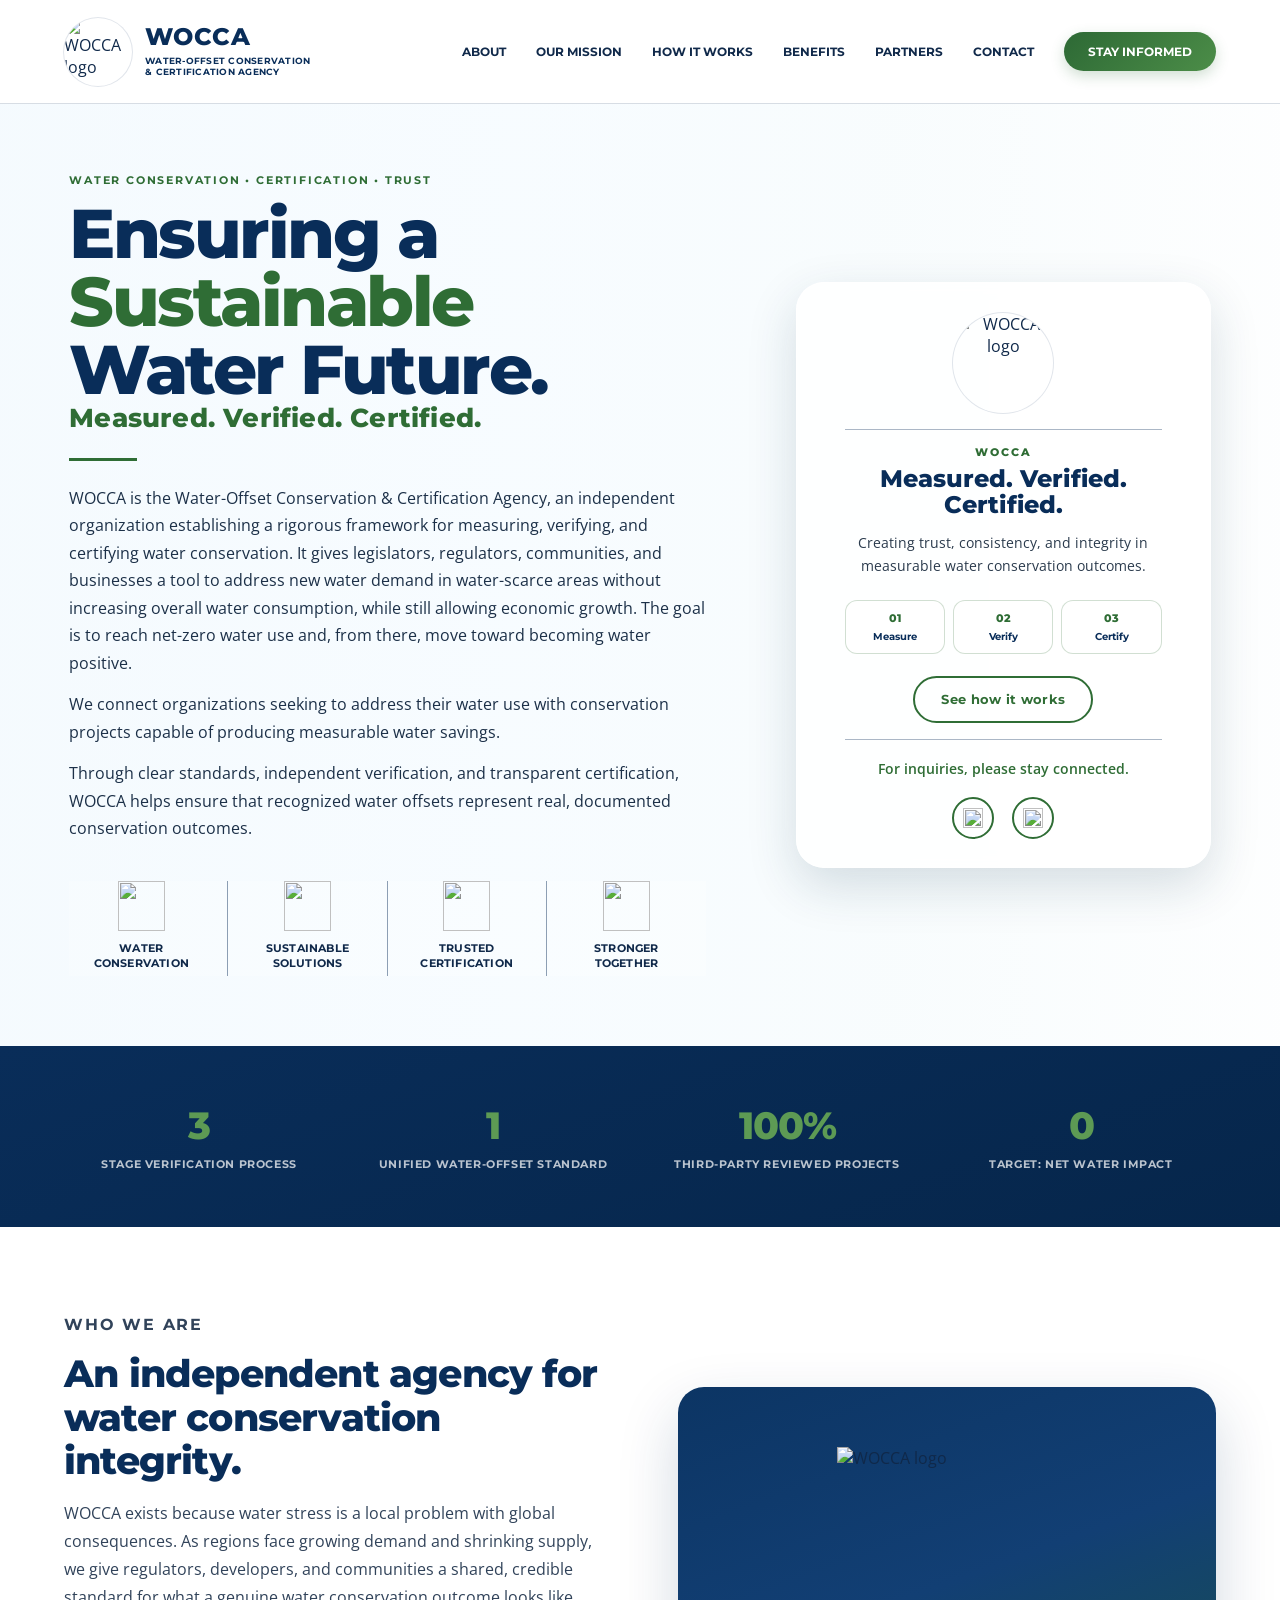
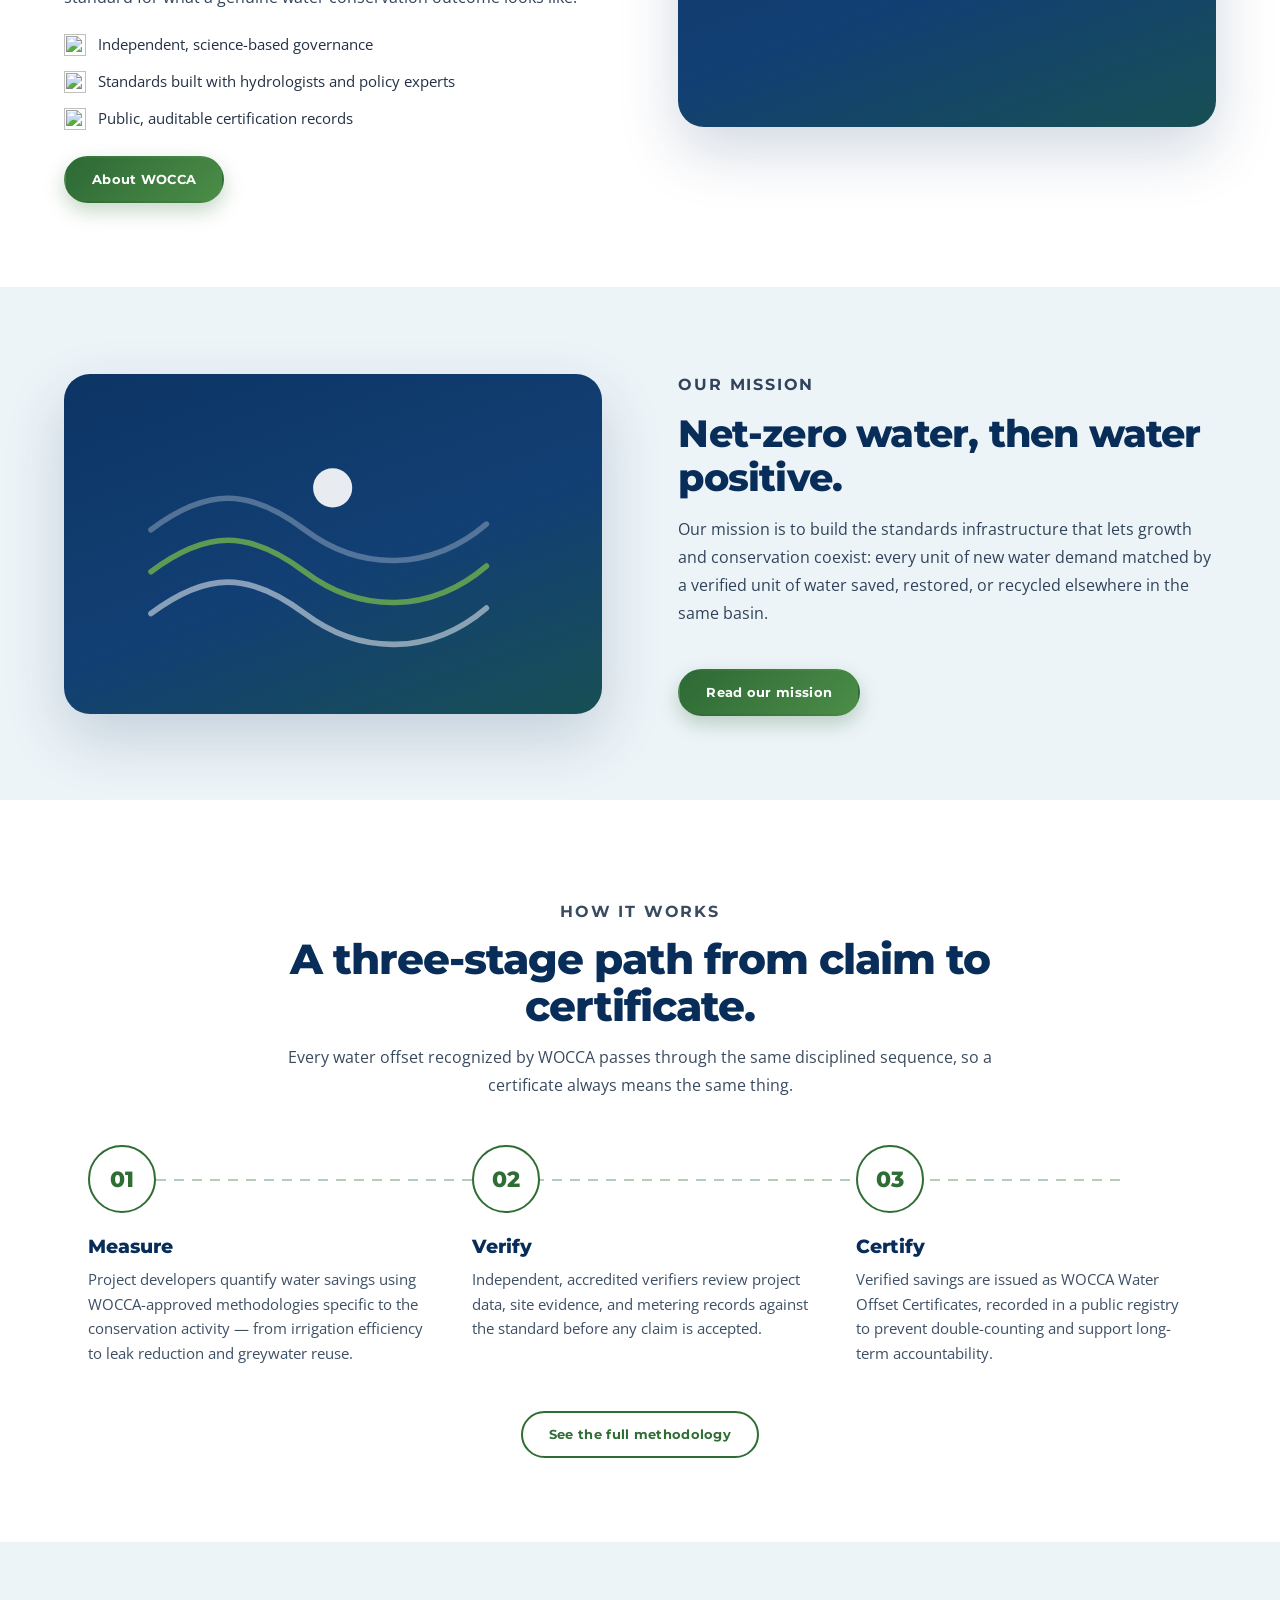
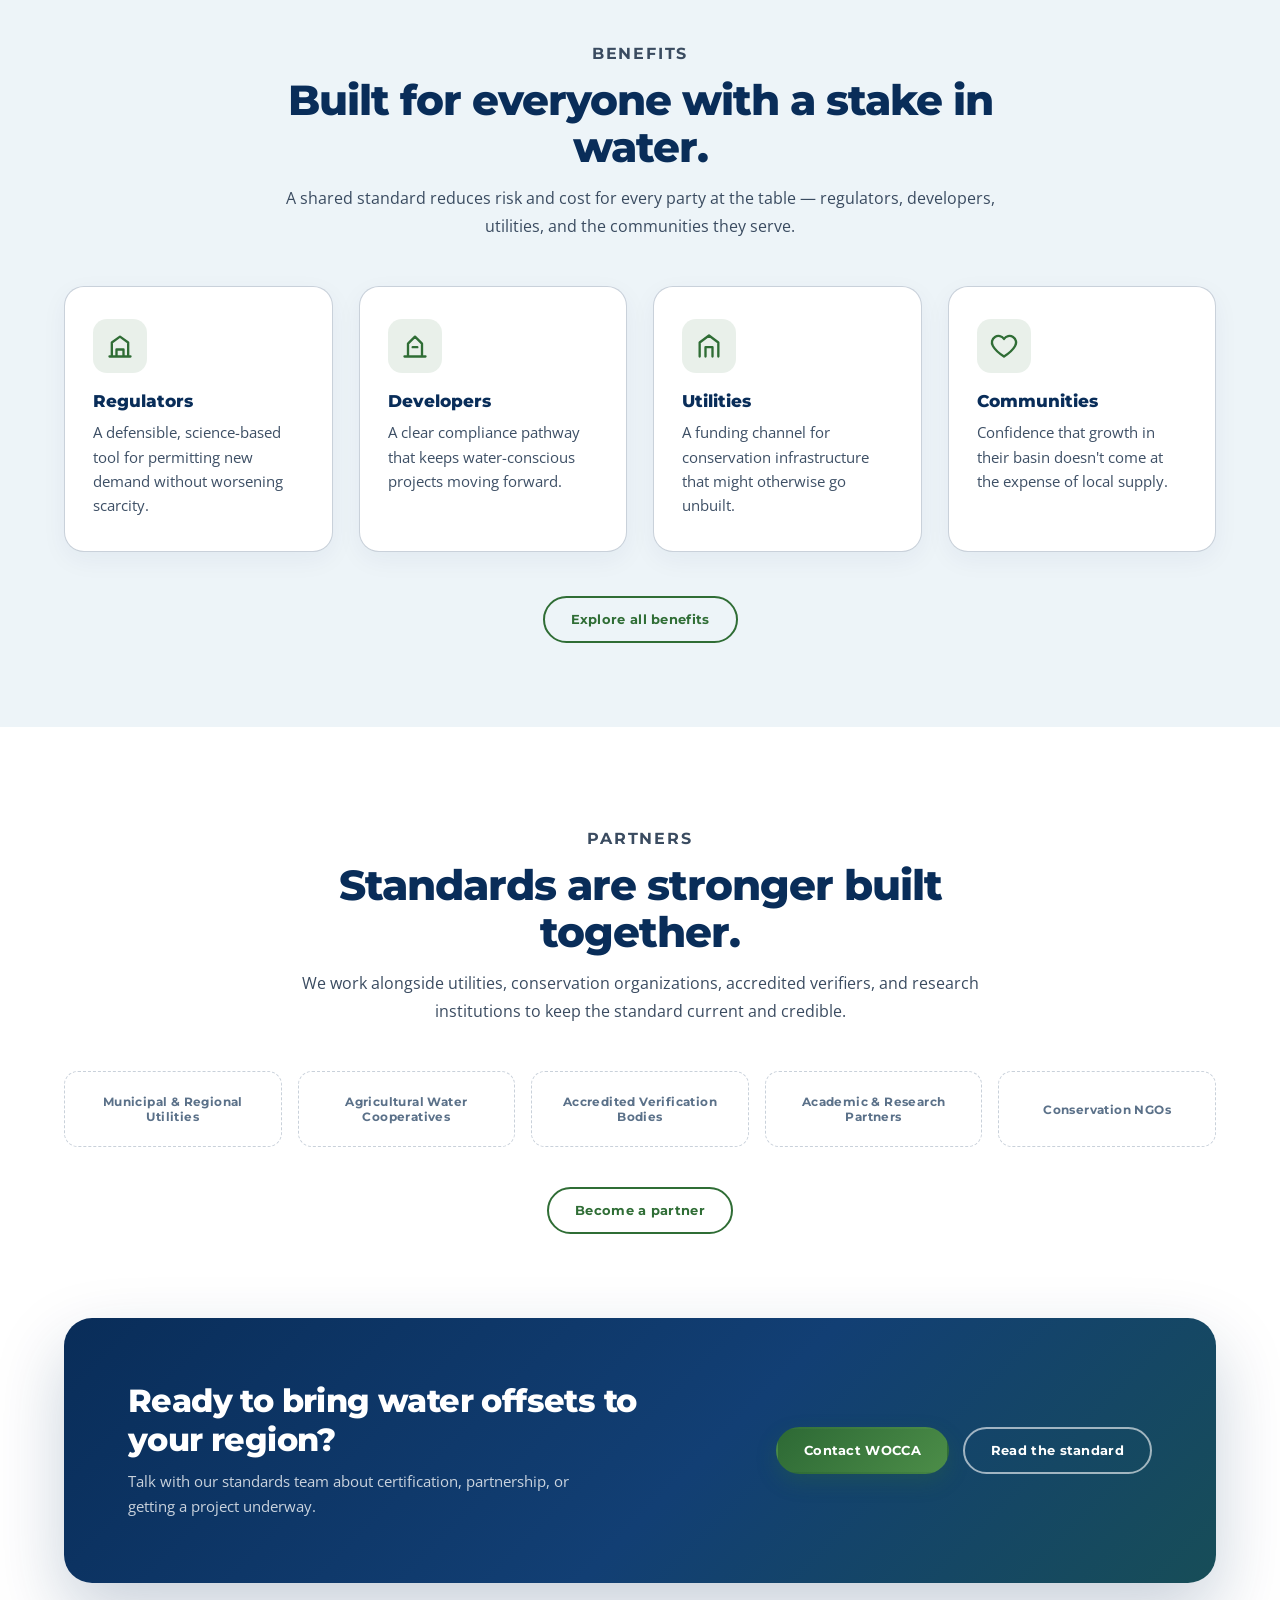
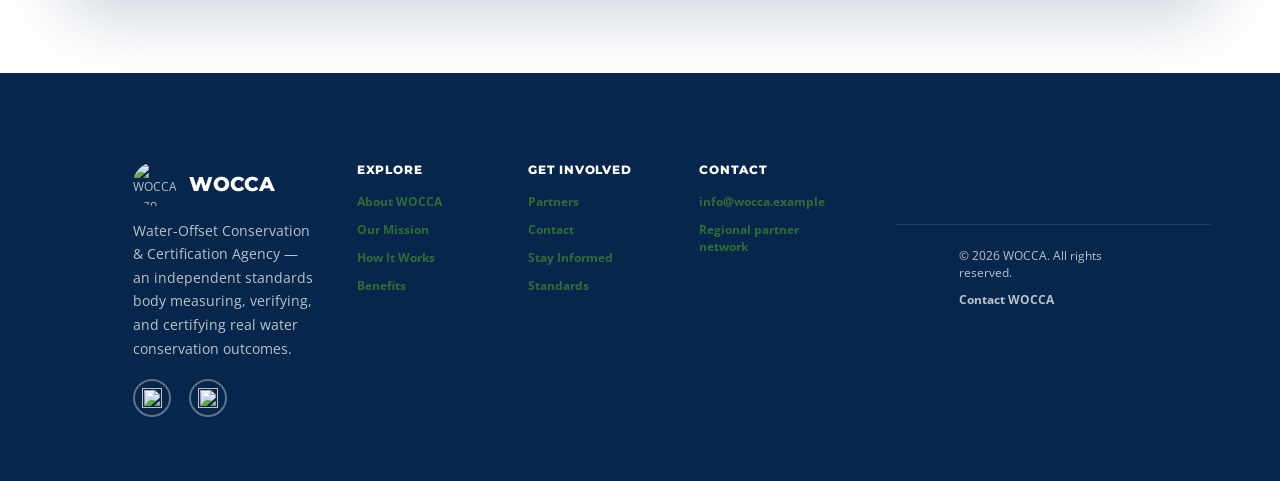
==== index.html @ b1abc339 "Add files via upload" ====
<!doctype html>
<html lang="en">
<head>
  <meta charset="utf-8">
  <meta name="viewport" content="width=device-width, initial-scale=1">
  <meta name="description" content="WOCCA — Water-Offset Conservation & Certification Agency. An independent standards body measuring, verifying, and certifying real water conservation outcomes to help communities and businesses reach net-zero water use.">
  <meta property="og:title" content="WOCCA | Water-Offset Conservation & Certification Agency">
  <meta property="og:description" content="A rigorous, science-based framework for measuring, verifying, and certifying water conservation and water offsets.">
  <meta property="og:type" content="website">
  <meta property="og:url" content="https://www.wocca.example/">
  <link rel="canonical" href="https://www.wocca.example/">
  <title>WOCCA | Water-Offset Conservation & Certification Agency</title>
  <link rel="preconnect" href="https://fonts.googleapis.com">
  <link rel="preconnect" href="https://fonts.gstatic.com" crossorigin>
  <link href="https://fonts.googleapis.com/css2?family=Montserrat:wght@500;600;700;800&family=Open+Sans:wght@400;500;600&display=swap" rel="stylesheet">
  <link rel="stylesheet" href="styles.css">
  <script type="application/ld+json">
  {
    "@context": "https://schema.org",
    "@type": "Organization",
    "name": "WOCCA — Water-Offset Conservation & Certification Agency",
    "url": "https://www.wocca.example/",
    "description": "Independent organization establishing standards for measuring, verifying, and certifying water conservation and water offsets.",
    "sameAs": ["https://www.linkedin.com/"]
  }
  </script>
</head>
<body>
  <header class="site-header" id="top">
    <a class="brand" href="index.html" aria-label="WOCCA home">
      <img class="brand-mark" src="assets/wocca-logo.jpg" alt="WOCCA logo">
      <span class="brand-text">
        <strong>WOCCA</strong>
        <small>WATER-OFFSET CONSERVATION<br>&amp; CERTIFICATION AGENCY</small>
      </span>
    </a>

    <button class="menu-toggle" type="button" aria-expanded="false" aria-controls="main-nav">
      <span></span><span></span><span></span>
      <span class="sr-only">Open menu</span>
    </button>

    <nav id="main-nav" class="main-nav" aria-label="Primary navigation">
      <a href="about.html">ABOUT</a>
      <a href="mission.html">OUR MISSION</a>
      <a href="how-it-works.html">HOW IT WORKS</a>
      <a href="benefits.html">BENEFITS</a>
      <a href="partners.html">PARTNERS</a>
      <a href="contact.html">CONTACT</a>
      <a class="nav-cta" href="contact.html#stay-informed">STAY INFORMED</a>
    </nav>
  </header>

  <main>
    <section class="hero">
      <div class="hero-bg" aria-hidden="true"></div>
      <div class="hero-overlay" aria-hidden="true"></div>

      <div class="hero-content">
        <div class="intro">
          <p class="eyebrow">WATER CONSERVATION • CERTIFICATION • TRUST</p>
          <h1>Ensuring a<br><span>Sustainable</span><br>Water Future.</h1>
          <h2 class="hero-tagline">Measured. Verified. Certified.</h2>
          <div class="green-rule"></div>

          <p class="lead">
            WOCCA is the Water-Offset Conservation &amp; Certification Agency, an independent organization establishing a rigorous framework for measuring, verifying, and certifying water conservation. It gives legislators, regulators, communities, and businesses a tool to address new water demand in water-scarce areas without increasing overall water consumption, while still allowing economic growth. The goal is to reach net-zero water use and, from there, move toward becoming water positive.
          </p>

          <p class="lead secondary">
            We connect organizations seeking to address their water use with conservation projects capable of producing measurable water savings.
          </p>

          <p class="lead secondary">
            Through clear standards, independent verification, and transparent certification, WOCCA helps ensure that recognized water offsets represent real, documented conservation outcomes.
          </p>

          <div class="value-grid">
            <div class="value-item">
              <img src="assets/icon-conservation.svg" alt="" aria-hidden="true">
              <span>WATER<br>CONSERVATION</span>
            </div>
            <div class="value-item">
              <img src="assets/icon-sustainable.svg" alt="" aria-hidden="true">
              <span>SUSTAINABLE<br>SOLUTIONS</span>
            </div>
            <div class="value-item">
              <img src="assets/icon-certification.svg" alt="" aria-hidden="true">
              <span>TRUSTED<br>CERTIFICATION</span>
            </div>
            <div class="value-item">
              <img src="assets/icon-community.svg" alt="" aria-hidden="true">
              <span>STRONGER<br>TOGETHER</span>
            </div>
          </div>
        </div>

        <aside class="coming-card">
          <img class="brand-mark card-logo" src="assets/wocca-logo.jpg" alt="WOCCA logo" style="width:100px;height:100px;margin:0 auto;display:block;">
          <div class="card-rule"></div>
          <p class="card-kicker">WOCCA</p>
          <h2>Measured. Verified. Certified.</h2>
          <p>Creating trust, consistency, and integrity in measurable water conservation outcomes.</p>

          <div class="process-mini" aria-label="WOCCA process">
            <div><strong>01</strong><span>Measure</span></div>
            <div><strong>02</strong><span>Verify</span></div>
            <div><strong>03</strong><span>Certify</span></div>
          </div>
          <a class="btn btn-ghost" href="how-it-works.html" style="margin-top:18px;">See how it works</a>

          <div class="card-rule"></div>
          <p class="connect">For inquiries, please stay connected.</p>

          <div class="socials">
            <a href="https://www.linkedin.com/" target="_blank" rel="noopener" aria-label="LinkedIn">
              <img src="assets/icon-linkedin.svg" alt="" aria-hidden="true">
            </a>
            <a href="mailto:info@wocca.example" aria-label="Email WOCCA">
              <img src="assets/icon-email.svg" alt="" aria-hidden="true">
            </a>
          </div>
        </aside>
      </div>
    </section>

    <!-- STAT BAND -->
    <section class="section-navy">
      <div class="section" style="padding-top:56px;padding-bottom:56px;">
        <div class="stat-band">
          <div class="stat-item"><strong>3</strong><span>STAGE VERIFICATION PROCESS</span></div>
          <div class="stat-item"><strong>1</strong><span>UNIFIED WATER-OFFSET STANDARD</span></div>
          <div class="stat-item"><strong>100%</strong><span>THIRD-PARTY REVIEWED PROJECTS</span></div>
          <div class="stat-item"><strong>0</strong><span>TARGET: NET WATER IMPACT</span></div>
        </div>
      </div>
    </section>

    <!-- ABOUT PREVIEW -->
    <section class="section" id="about">
      <div class="split">
        <div>
          <p class="eyebrow">WHO WE ARE</p>
          <h2>An independent agency for water conservation integrity.</h2>
          <p style="margin-top:16px;">WOCCA exists because water stress is a local problem with global consequences. As regions face growing demand and shrinking supply, we give regulators, developers, and communities a shared, credible standard for what a genuine water conservation outcome looks like.</p>
          <ul class="check-list">
            <li><img src="assets/icon-check.svg" alt="" aria-hidden="true">Independent, science-based governance</li>
            <li><img src="assets/icon-check.svg" alt="" aria-hidden="true">Standards built with hydrologists and policy experts</li>
            <li><img src="assets/icon-check.svg" alt="" aria-hidden="true">Public, auditable certification records</li>
          </ul>
          <a class="btn btn-primary" href="about.html" style="margin-top:26px;">About WOCCA</a>
        </div>
          <div class="split-visual">
            <img
              class="split-logo"
              src="assets/wacco-logo.png"
              alt="WOCCA logo">
          </div>
      </div>
    </section>

    <!-- MISSION PREVIEW -->
    <section class="section section-alt">
      <div class="split reverse">
        <div class="split-visual" aria-hidden="true">
          <svg viewBox="0 0 300 240" xmlns="http://www.w3.org/2000/svg">
            <path d="M20 170c40-30 70-30 110 0s90 30 130-4" fill="none" stroke="#ffffff" stroke-opacity=".5" stroke-width="4" stroke-linecap="round"/>
            <path d="M20 140c40-30 70-30 110 0s90 30 130-4" fill="none" stroke="#5d9a54" stroke-width="4" stroke-linecap="round"/>
            <path d="M20 110c40-30 70-30 110 0s90 30 130-4" fill="none" stroke="#ffffff" stroke-opacity=".28" stroke-width="4" stroke-linecap="round"/>
            <circle cx="150" cy="80" r="14" fill="#ffffff" fill-opacity=".9"/>
          </svg>
        </div>
        <div>
          <p class="eyebrow">OUR MISSION</p>
          <h2>Net-zero water, then water positive.</h2>
          <p style="margin-top:16px;">Our mission is to build the standards infrastructure that lets growth and conservation coexist: every unit of new water demand matched by a verified unit of water saved, restored, or recycled elsewhere in the same basin.</p>
          <a class="btn btn-primary" href="mission.html" style="margin-top:26px;">Read our mission</a>
        </div>
      </div>
    </section>

    <!-- HOW IT WORKS PREVIEW -->
    <section class="section" id="how-it-works">
      <div class="section-head center">
        <p class="eyebrow">HOW IT WORKS</p>
        <h2>A three-stage path from claim to certificate.</h2>
        <p>Every water offset recognized by WOCCA passes through the same disciplined sequence, so a certificate always means the same thing.</p>
      </div>
      <div class="process-detail">
        <div class="process-step">
          <div class="step-num">01</div>
          <h3>Measure</h3>
          <p>Project developers quantify water savings using WOCCA-approved methodologies specific to the conservation activity — from irrigation efficiency to leak reduction and greywater reuse.</p>
        </div>
        <div class="process-step">
          <div class="step-num">02</div>
          <h3>Verify</h3>
          <p>Independent, accredited verifiers review project data, site evidence, and metering records against the standard before any claim is accepted.</p>
        </div>
        <div class="process-step">
          <div class="step-num">03</div>
          <h3>Certify</h3>
          <p>Verified savings are issued as WOCCA Water Offset Certificates, recorded in a public registry to prevent double-counting and support long-term accountability.</p>
        </div>
      </div>
      <div style="text-align:center;margin-top:44px;">
        <a class="btn btn-ghost" href="how-it-works.html">See the full methodology</a>
      </div>
    </section>

    <!-- BENEFITS PREVIEW -->
    <section class="section section-alt" id="benefits">
      <div class="section-head center">
        <p class="eyebrow">BENEFITS</p>
        <h2>Built for everyone with a stake in water.</h2>
        <p>A shared standard reduces risk and cost for every party at the table — regulators, developers, utilities, and the communities they serve.</p>
      </div>
      <div class="card-grid cols-4">
        <div class="info-card">
          <div class="icon-badge"><svg viewBox="0 0 24 24"><path d="M3 21h18M5 21V9l7-5 7 5v12M9 21v-6h6v6"/></svg></div>
          <h3>Regulators</h3>
          <p>A defensible, science-based tool for permitting new demand without worsening scarcity.</p>
        </div>
        <div class="info-card">
          <div class="icon-badge"><svg viewBox="0 0 24 24"><path d="M3 21h18M6 21V10l6-6 6 6v11M10 13h4"/></svg></div>
          <h3>Developers</h3>
          <p>A clear compliance pathway that keeps water-conscious projects moving forward.</p>
        </div>
        <div class="info-card">
          <div class="icon-badge"><svg viewBox="0 0 24 24"><path d="M4 21V9l8-6 8 6v12M9 21v-8h6v8"/></svg></div>
          <h3>Utilities</h3>
          <p>A funding channel for conservation infrastructure that might otherwise go unbuilt.</p>
        </div>
        <div class="info-card">
          <div class="icon-badge"><svg viewBox="0 0 24 24"><path d="M12 21s-7-4.5-9.5-9A5.5 5.5 0 0 1 12 6a5.5 5.5 0 0 1 9.5 6c-2.5 4.5-9.5 9-9.5 9Z"/></svg></div>
          <h3>Communities</h3>
          <p>Confidence that growth in their basin doesn't come at the expense of local supply.</p>
        </div>
      </div>
      <div style="text-align:center;margin-top:44px;">
        <a class="btn btn-ghost" href="benefits.html">Explore all benefits</a>
      </div>
    </section>

    <!-- PARTNERS PREVIEW -->
    <section class="section" id="partners">
      <div class="section-head center">
        <p class="eyebrow">PARTNERS</p>
        <h2>Standards are stronger built together.</h2>
        <p>We work alongside utilities, conservation organizations, accredited verifiers, and research institutions to keep the standard current and credible.</p>
      </div>
      <div class="logo-strip">
        <div class="logo-chip">Municipal &amp; Regional Utilities</div>
        <div class="logo-chip">Agricultural Water Cooperatives</div>
        <div class="logo-chip">Accredited Verification Bodies</div>
        <div class="logo-chip">Academic &amp; Research Partners</div>
        <div class="logo-chip">Conservation NGOs</div>
      </div>
      <div style="text-align:center;margin-top:40px;">
        <a class="btn btn-ghost" href="partners.html">Become a partner</a>
      </div>
    </section>

    <!-- CTA BAND -->
    <div class="cta-band" id="contact">
      <div class="cta-inner">
        <div>
          <h2>Ready to bring water offsets to your region?</h2>
          <p>Talk with our standards team about certification, partnership, or getting a project underway.</p>
        </div>
        <div class="cta-actions">
          <a class="btn btn-primary" href="contact.html">Contact WOCCA</a>
          <a class="btn btn-outline" href="mission.html">Read the standard</a>
        </div>
      </div>
    </div>
  </main>

  <footer class="site-footer">
    <div class="footer-top">
      <div class="footer-col">
        <div class="footer-brand">
          <img class="brand-mark" src="assets/wocca-logo.jpg" alt="WOCCA logo" style="width:44px;height:44px;">
          <strong>WOCCA</strong>
        </div>
        <p class="footer-desc">Water-Offset Conservation &amp; Certification Agency — an independent standards body measuring, verifying, and certifying real water conservation outcomes.</p>
        <div class="socials">
          <a href="https://www.linkedin.com/" target="_blank" rel="noopener" aria-label="LinkedIn">
            <img src="assets/icon-linkedin.svg" alt="" aria-hidden="true">
          </a>
          <a href="mailto:info@wocca.example" aria-label="Email WOCCA">
            <img src="assets/icon-email.svg" alt="" aria-hidden="true">
          </a>
        </div>
      </div>
      <div class="footer-col">
        <h4>EXPLORE</h4>
        <ul>
          <li><a href="about.html">About WOCCA</a></li>
          <li><a href="mission.html">Our Mission</a></li>
          <li><a href="how-it-works.html">How It Works</a></li>
          <li><a href="benefits.html">Benefits</a></li>
        </ul>
      </div>
      <div class="footer-col">
        <h4>GET INVOLVED</h4>
        <ul>
          <li><a href="partners.html">Partners</a></li>
          <li><a href="contact.html">Contact</a></li>
          <li><a href="contact.html#stay-informed">Stay Informed</a></li>
          <li><a href="mission.html#standards">Standards</a></li>
        </ul>
      </div>
      <div class="footer-col">
        <h4>CONTACT</h4>
        <ul>
          <li><a href="mailto:info@wocca.example">info@wocca.example</a></li>
          <li><a href="partners.html">Regional partner network</a></li>
        </ul>
      </div>
    </div>
    <div class="footer-bottom">
      <span>© <span id="year"></span> WOCCA. All rights reserved.</span>
      <a href="contact.html">Contact WOCCA</a>
    </div>
  </footer>

  <button id="backToTopFab" class="back-to-top-fab" aria-label="Back to top" type="button">
    <img src="assets/icon-arrow-up.svg" alt="" aria-hidden="true">
  </button>

  <script src="script.js"></script>
</body>
</html>
---- styles.css ----
:root {
  --navy: #092d59;
  --navy-deep: #06264b;
  --green: #2f6d35;
  --green-light: #5d9a54;
  --white: #fff;
  --ink: #10294a;
  --soft: #edf4f8;
  --line: rgba(9,45,89,.22);
  --max: 1440px;
}

* { box-sizing: border-box; }
html { scroll-behavior: smooth; }
body {
  margin: 0;
  color: var(--ink);
  background: #fff;
  font-family: "Open Sans", Arial, sans-serif;
}
a { color: inherit; text-decoration: none; }
button { font: inherit; }
.sr-only {
  position: absolute; width: 1px; height: 1px; padding: 0; margin: -1px;
  overflow: hidden; clip: rect(0,0,0,0); white-space: nowrap; border: 0;
}

.site-header {
  height: 104px;
  display: flex;
  align-items: center;
  justify-content: space-between;
  padding: 0 clamp(24px, 5vw, 72px);
  background: rgba(255,255,255,.98);
  border-bottom: 1px solid rgba(9,45,89,.16);
  position: sticky;
  top: 0;
  z-index: 20;
}

.brand { display:flex; align-items:center; gap:13px; min-width:260px; }
.brand img, .brand-mark {
  width: 68px; height: 68px; border-radius: 50%; object-fit: cover;
  object-position: center;
  box-shadow: 0 0 0 1px rgba(9,45,89,.12);
  flex: none;
}
.brand-text { display:flex; flex-direction:column; line-height:1; }
.brand-text strong {
  font: 800 24px/1 "Montserrat", sans-serif; color:var(--navy); letter-spacing:1px;
}
.brand-text small {
  margin-top: 7px; font: 700 8.5px/1.25 "Montserrat", sans-serif;
  letter-spacing:.25px; color:var(--navy);
}

.main-nav { display:flex; align-items:center; gap:30px; font:700 12px "Montserrat", sans-serif; }
.main-nav a { position:relative; transition:color .2s ease; }
.main-nav a:not(.nav-cta)::after {
  content:""; position:absolute; left:0; bottom:-8px; width:0; height:2px;
  background:var(--green); transition:width .2s ease;
}
.main-nav a:not(.nav-cta):hover { color:var(--green); }
.main-nav a:not(.nav-cta):hover::after { width:100%; }
.nav-cta {
  padding: 12px 24px; border-radius:999px; color:#fff;
  background: linear-gradient(135deg,#2d6935,#4c8d48);
  box-shadow: 0 5px 14px rgba(47,109,53,.22);
  transition: transform .2s ease, box-shadow .2s ease;
}
.nav-cta:hover { transform:translateY(-2px); box-shadow:0 8px 20px rgba(47,109,53,.3); }

.menu-toggle { display:none; background:none; border:0; padding:10px; cursor:pointer; }
.menu-toggle span:not(.sr-only) { display:block; width:27px; height:2px; margin:5px; background:var(--navy); }

.hero { position:relative; min-height:760px; overflow:hidden; }
.hero-bg {
  position:absolute; inset:0;
  background-image: url("assets/hero-reference.jpg");
  background-size: cover;
  background-position: center;
}
.hero-overlay {
  position:absolute; inset:0;
  background:
    linear-gradient(90deg, rgba(244,250,254,.93) 0%, rgba(245,251,255,.8) 40%, rgba(238,248,251,.4) 70%, rgba(232,244,247,.08) 100%);
}

.hero-content {
  position:relative; z-index:1; max-width:var(--max); margin:auto;
  min-height:760px; padding:70px clamp(28px,5.4vw,80px);
  display:grid; grid-template-columns:minmax(0,1.15fr) minmax(350px,.75fr);
  gap:clamp(45px,7vw,110px); align-items:center;
}

.eyebrow { margin:0 0 13px; color:var(--green); font:700 11px/1.2 "Montserrat",sans-serif; letter-spacing:1.8px; }
.intro h1 {
  margin:0; color:var(--navy); font:800 clamp(48px,5.4vw,78px)/.98 "Montserrat",sans-serif;
  letter-spacing:-2.5px;
}
.intro h1 span { color:var(--green); }
.green-rule { width:68px; height:3px; margin:25px 0 24px; background:var(--green); }
.lead { margin:0; max-width:690px; font-size:16px; line-height:1.72; color:#1c3048; }
.lead.secondary { margin-top:14px; }

.value-grid {
  display:grid; grid-template-columns:repeat(4,1fr); margin-top:38px; max-width:700px;
  background:rgba(255,255,255,.2);
}
.value-item {
  display:flex; flex-direction:column; align-items:center; justify-content:flex-start;
  min-height:95px; padding:0 14px; border-right:1px solid rgba(9,45,89,.45);
  text-align:center; transition:transform .2s ease, color .2s ease;
}
.value-item:first-child { padding-left:0; }
.value-item:last-child { border-right:0; }
.value-item:hover { transform:translateY(-5px); color:var(--green); }
.value-item svg, .value-item img { width:47px; height:50px; margin-bottom:10px; }
.value-item span { font:700 11px/1.35 "Montserrat",sans-serif; letter-spacing:.2px; }

.coming-card {
  width:min(100%, 460px); justify-self:end; text-align:center;
  padding:30px 48px 28px; border:1px solid rgba(255,255,255,.8);
  border-radius:28px; background:rgba(255,255,255,.84);
  box-shadow:0 18px 50px rgba(20,56,83,.16);
  backdrop-filter:blur(7px);
}
.card-logo { width:132px; height:132px; object-fit:cover; border-radius:50%; }
.card-rule { height:1px; background:rgba(9,45,89,.34); margin:16px 0 17px; }
.coming-card h2 { margin:0; color:var(--navy); font:800 24px/1.1 "Montserrat",sans-serif; }
.coming-card p { margin:12px 0 0; font-size:14px; line-height:1.7; color:#2b3b4d; }
.cactus { color:var(--green); font-size:30px; line-height:1; margin:12px 0 -3px; transform:rotate(180deg); }
.connect { color:var(--green)!important; font-weight:600; }
.socials { display:flex; justify-content:center; gap:18px; margin-top:16px; }
.socials a {
  width:42px; height:42px; display:grid; place-items:center; border:2px solid var(--green);
  border-radius:50%; color:var(--green); transition:all .2s ease;
}
.socials a:hover { color:#fff; background:var(--green); transform:translateY(-3px); }
.socials svg, .socials img { width:20px; height:20px; transition: filter .2s ease; }
.socials a:hover img { filter: brightness(0) invert(1); }

.info-section {
  max-width:var(--max); margin:auto; padding:90px clamp(28px,5.4vw,80px);
  display:flex; justify-content:space-between; gap:30px; align-items:end;
}
.info-section h2 { margin:0 0 12px; font:800 clamp(30px,4vw,52px)/1 "Montserrat",sans-serif; color:var(--navy); }
.info-section p:not(.eyebrow) { max-width:680px; font-size:16px; line-height:1.7; }
.back-top {
  border:1px solid var(--green); color:var(--green); padding:12px 18px; border-radius:999px;
  font:700 12px "Montserrat",sans-serif; white-space:nowrap;
}
footer {
  display:flex; justify-content:space-between; padding:24px clamp(28px,5.4vw,80px);
  color:#607083; border-top:1px solid rgba(9,45,89,.13); font-size:12px;
}
footer a { color:var(--green); font-weight:700; }

@media (max-width: 1100px) {
  .site-header { height:90px; }
  .main-nav { gap:18px; font-size:10px; }
  .brand img { width:60px; height:60px; }
  .brand-text strong { font-size:21px; }
  .hero-content { grid-template-columns:1fr 400px; gap:35px; }
  .intro h1 { font-size:clamp(46px,6vw,67px); }
  .lead { font-size:14px; }
}

@media (max-width: 860px) {
  .site-header { height:78px; padding:0 20px; }
  .brand { min-width:0; }
  .brand img { width:52px; height:52px; }
  .brand-text strong { font-size:19px; }
  .brand-text small { font-size:7px; }
  .menu-toggle { display:block; }
  .main-nav {
    position:absolute; top:78px; left:0; right:0; padding:18px 22px 25px;
    background:#fff; display:none; flex-direction:column; align-items:stretch; gap:0;
    border-bottom:1px solid var(--line); box-shadow:0 12px 28px rgba(0,0,0,.08);
  }
  .main-nav.open { display:flex; }
  .main-nav a { padding:13px 8px; }
  .main-nav a:not(.nav-cta)::after { display:none; }
  .nav-cta { text-align:center; margin-top:8px; }
  .hero { min-height:auto; }
  .hero-content {
    min-height:auto; grid-template-columns:1fr; padding:55px 24px 65px;
  }
  .hero-overlay { background:linear-gradient(90deg,rgba(247,251,253,.96),rgba(247,251,253,.76)); }
  .coming-card { justify-self:center; }
  .value-grid { max-width:none; }
}

@media (max-width: 560px) {
  .brand-text small { display:none; }
  .intro h1 { font-size:47px; letter-spacing:-1.8px; }
  .lead { font-size:14px; }
  .desktop-only { display:none; }
  .value-grid { grid-template-columns:repeat(2,1fr); gap:0; margin-top:30px; }
  .value-item { min-height:105px; margin-bottom:18px; }
  .value-item:nth-child(2) { border-right:0; }
  .value-item:nth-child(3), .value-item:nth-child(4) { margin-top:8px; }
  .coming-card { padding:25px 20px; border-radius:22px; }
  .card-logo { width:105px; height:105px; }
  .info-section { flex-direction:column; align-items:flex-start; padding:65px 24px; }
  footer { flex-direction:column; gap:10px; padding:22px 24px; }
}


.hero-tagline {
  margin: 0;
  color: var(--green);
  font: 800 clamp(19px, 2vw, 27px)/1.15 "Montserrat", sans-serif;
  letter-spacing: .2px;
}

.card-kicker {
  margin: 0 0 8px !important;
  color: var(--green) !important;
  font: 800 11px/1 "Montserrat", sans-serif !important;
  letter-spacing: 2px;
}

.process-mini {
  display: grid;
  grid-template-columns: repeat(3, 1fr);
  gap: 8px;
  margin: 22px 0 4px;
}

.process-mini div {
  display: flex;
  flex-direction: column;
  align-items: center;
  gap: 5px;
  padding: 10px 4px;
  border: 1px solid rgba(47,109,53,.22);
  border-radius: 12px;
  background: rgba(255,255,255,.48);
}

.process-mini strong {
  color: var(--green);
  font: 800 11px "Montserrat", sans-serif;
}

.process-mini span {
  color: var(--navy);
  font: 700 10px "Montserrat", sans-serif;
}

.value-item {
  cursor: default;
}

.value-item:hover {
  transform: none;
  color: var(--ink);
}

@media (max-width: 560px) {
  .hero-tagline { font-size: 19px; }
}


/* ============================================================
   SITE-WIDE EXTENSIONS — shared across all inner pages
   ============================================================ */

:focus-visible { outline: 3px solid var(--green); outline-offset: 3px; }

.main-nav a.active { color: var(--green); }
.main-nav a.active:not(.nav-cta)::after { width: 100%; }

/* Breadcrumb / page hero for inner pages */
.page-hero {
  position: relative;
  padding: 64px clamp(24px,5vw,72px) 58px;
  background:
    radial-gradient(900px 480px at 90% -10%, rgba(93,154,84,.16), transparent 60%),
    linear-gradient(175deg, #eef6fa 0%, #ffffff 100%);
  border-bottom: 1px solid var(--line);
  overflow: hidden;
}
.page-hero::before{
  content:"";
  position:absolute; inset:0; z-index:0;
  background-image: url("data:image/svg+xml,%3Csvg xmlns='http://www.w3.org/2000/svg' viewBox='0 0 1440 400'%3E%3Cg fill='none' stroke='%23092d59' stroke-opacity='.06' stroke-width='2'%3E%3Cpath d='M-100 340c220-60 420-60 640 8s440 76 660 8 380-60 460 0'/%3E%3Cpath d='M-100 390c220-60 420-60 640 8s440 76 660 8 380-60 460 0'/%3E%3C/g%3E%3C/svg%3E");
  background-size:cover; background-position:bottom;
}
.breadcrumb {
  position:relative; z-index:1;
  display:flex; align-items:center; gap:8px;
  font:700 11px "Montserrat",sans-serif; letter-spacing:.6px;
  color:#5b7189; margin:0 0 18px;
}
.breadcrumb a:hover { color: var(--green); }
.breadcrumb span[aria-hidden] { color: rgba(9,45,89,.35); }
.page-hero-inner { position:relative; z-index:1; max-width: var(--max); margin:auto; }
.page-hero h1 {
  margin:0; color:var(--navy); font:800 clamp(34px,4.4vw,56px)/1.05 "Montserrat",sans-serif;
  letter-spacing:-1.4px; max-width: 820px;
}
.page-hero .lead { margin-top:16px; max-width:680px; }

/* Generic section rhythm */
.section { max-width: var(--max); margin:auto; padding: 84px clamp(24px,5vw,72px); }
.section-tight { padding-top: 0; }
.section-alt { background: var(--soft); }
.section-navy {
  background: linear-gradient(160deg, var(--navy) 0%, var(--navy-deep) 100%);
  color: rgba(255,255,255,.92);
}
.section-navy .eyebrow { color: var(--green-light); }
.section-navy h2 { color:#fff; }
.section-head { max-width: 720px; margin: 0 0 46px; }
.section-head.center { margin-left:auto; margin-right:auto; text-align:center; }
.section-head h2 {
  margin: 10px 0 0; color: var(--navy); font:800 clamp(28px,3.4vw,42px)/1.12 "Montserrat",sans-serif;
  letter-spacing:-1px;
}
.section-head p { margin:14px 0 0; font-size:16px; line-height:1.72; color:#3a4b60; }
.section-navy .section-head p { color: rgba(255,255,255,.78); }

/* Split layout: text + visual panel */
.split {
  display:grid; grid-template-columns: 1fr 1fr; gap: clamp(36px,6vw,90px); align-items:center;
}
.split.reverse .split-visual { order: -1; }
.split h2 { margin:10px 0 0; color:var(--navy); font:800 clamp(26px,3.2vw,38px)/1.15 "Montserrat",sans-serif; letter-spacing:-.8px; }
.split p { font-size:16px; line-height:1.75; color:#31435a; }
.split ul.check-list { margin:22px 0 0; padding:0; list-style:none; display:grid; gap:14px; }
.split ul.check-list li { display:flex; gap:12px; align-items:flex-start; font-size:15px; color:#233045; line-height:1.5; }
.split ul.check-list svg, .split ul.check-list img { flex:none; width:22px; height:22px; margin-top:1px; }

.split-visual {
  position:relative; border-radius:26px; overflow:hidden; min-height:340px;
  background: linear-gradient(160deg, #0c3564 0%, #123f74 55%, #1c5a3f 130%);
  display:flex; align-items:center; justify-content:center;
  box-shadow: 0 24px 60px rgba(9,45,89,.18);
}
.split-visual svg { width: 78%; height: 78%; }
.split-visual .visual-caption {
  position:absolute; left:0; right:0; bottom:0; padding:16px 22px;
  background:linear-gradient(0deg, rgba(6,38,75,.72), transparent);
  color:#fff; font:700 11px "Montserrat",sans-serif; letter-spacing:.6px;
}

/* Card grids */
.card-grid { display:grid; grid-template-columns:repeat(3,1fr); gap:26px; }
.card-grid.cols-2 { grid-template-columns:repeat(2,1fr); }
.card-grid.cols-4 { grid-template-columns:repeat(4,1fr); }
.info-card {
  padding:32px 28px; border-radius:20px; background:#fff;
  border:1px solid var(--line); box-shadow: 0 8px 26px rgba(9,45,89,.05);
  transition: transform .2s ease, box-shadow .2s ease;
}
.info-card:hover { transform: translateY(-4px); box-shadow: 0 16px 34px rgba(9,45,89,.1); }
.info-card .icon-badge {
  width:54px; height:54px; border-radius:14px; display:grid; place-items:center;
  background: rgba(47,109,53,.1); margin-bottom:18px;
}
.info-card .icon-badge svg { width:28px; height:28px; stroke:var(--green); fill:none; stroke-width:2; stroke-linecap:round; stroke-linejoin:round; }
.info-card h3 { margin:0 0 10px; color:var(--navy); font:800 17px "Montserrat",sans-serif; }
.info-card p { margin:0; font-size:14.5px; line-height:1.68; color:#3d4f65; }

/* Process detail (numbered, connected) */
.process-detail { display:grid; grid-template-columns:repeat(3,1fr); gap:0; counter-reset: step; position:relative; }
.process-detail::before {
  content:""; position:absolute; top:34px; left:8%; right:8%; height:2px;
  background: repeating-linear-gradient(90deg, rgba(47,109,53,.35) 0 10px, transparent 10px 18px);
  z-index:0;
}
.process-step { position:relative; z-index:1; padding:0 24px; text-align:left; }
.process-step .step-num {
  width:68px; height:68px; border-radius:50%; background:#fff; border:2px solid var(--green);
  color:var(--green); display:grid; place-items:center; font:800 22px "Montserrat",sans-serif;
  margin-bottom:22px;
}
.process-step h3 { margin:0 0 10px; color:var(--navy); font:800 19px "Montserrat",sans-serif; }
.process-step p { margin:0; font-size:14.5px; line-height:1.7; color:#3d4f65; }

/* Stat band */
.stat-band { display:grid; grid-template-columns:repeat(4,1fr); gap:24px; }
.stat-item { text-align:center; }
.stat-item strong { display:block; font:800 clamp(32px,3vw,44px) "Montserrat",sans-serif; color:var(--green-light); letter-spacing:-1px; }
.stat-item span { display:block; margin-top:8px; font:700 11px "Montserrat",sans-serif; letter-spacing:.6px; color: rgba(255,255,255,.72); }

/* Callout / quote */
.callout {
  margin:0; padding: 36px 40px; border-radius:22px; background: var(--soft);
  border-left: 4px solid var(--green);
}
.callout p { margin:0; font: 600 19px/1.6 "Open Sans",sans-serif; color: var(--navy); }
.callout footer { margin-top:14px; font:700 12px "Montserrat",sans-serif; color:#5b7189; border:0; padding:0; display:block; }

/* CTA band */
.cta-band {
  max-width: var(--max); margin: 0 auto; padding: 0 clamp(24px,5vw,72px) 90px;
}
.cta-band .cta-inner {
  border-radius: 28px; padding: clamp(40px,5vw,64px);
  background: linear-gradient(135deg, var(--navy) 0%, #123f74 55%, #1c5a3f 140%);
  display:flex; align-items:center; justify-content:space-between; gap:32px; flex-wrap:wrap;
  box-shadow: 0 30px 70px rgba(9,45,89,.22);
}
.cta-inner h2 { margin:0; color:#fff; font:800 clamp(24px,2.6vw,32px)/1.2 "Montserrat",sans-serif; letter-spacing:-.6px; max-width:520px; }
.cta-inner p { margin:10px 0 0; color: rgba(255,255,255,.78); max-width:480px; font-size:15px; line-height:1.65; }
.cta-actions { display:flex; gap:14px; flex-wrap:wrap; }
.btn {
  display:inline-flex; align-items:center; gap:8px; padding:14px 26px; border-radius:999px;
  font:700 12.5px "Montserrat",sans-serif; letter-spacing:.3px; border:2px solid transparent; cursor:pointer;
  transition: transform .2s ease, box-shadow .2s ease, background .2s ease, color .2s ease;
}
.btn-primary { background: linear-gradient(135deg,#2d6935,#4c8d48); color:#fff; box-shadow:0 8px 20px rgba(47,109,53,.28); }
.btn-primary:hover { transform:translateY(-2px); box-shadow:0 12px 26px rgba(47,109,53,.36); }
.btn-outline { border-color: rgba(255,255,255,.6); color:#fff; background:transparent; }
.btn-outline:hover { background: rgba(255,255,255,.12); }
.btn-ghost { border-color: var(--green); color: var(--green); background:transparent; }
.btn-ghost:hover { background: var(--green); color:#fff; }

/* Partner grid */
.partner-tiers { display:grid; grid-template-columns:repeat(3,1fr); gap:24px; }
.tier-card { padding:34px 28px; border-radius:20px; border:1px solid var(--line); background:#fff; }
.tier-card h3 { margin:0 0 6px; color:var(--navy); font:800 19px "Montserrat",sans-serif; }
.tier-card p.tier-tag { margin:0 0 18px; color:var(--green); font:700 11px "Montserrat",sans-serif; letter-spacing:.8px; }
.tier-card ul { margin:0; padding-left:18px; color:#3d4f65; font-size:14.5px; line-height:1.9; }

.logo-strip { display:flex; flex-wrap:wrap; gap:16px; }
.logo-chip {
  flex:1 1 200px; min-height:76px; display:flex; align-items:center; justify-content:center;
  border:1px dashed var(--line); border-radius:14px; color:#5b7189; font:700 12px "Montserrat",sans-serif;
  letter-spacing:.4px; text-align:center; padding:12px;
}

/* Form */
.form-panel { padding:38px; border-radius:24px; background:#fff; border:1px solid var(--line); box-shadow:0 18px 46px rgba(9,45,89,.08); }
.form-row { display:grid; grid-template-columns:1fr 1fr; gap:18px; }
.field { display:flex; flex-direction:column; gap:8px; margin-top:18px; }
.field label { font:700 11.5px "Montserrat",sans-serif; letter-spacing:.4px; color:var(--navy); }
.field input, .field select, .field textarea {
  font:500 14.5px "Open Sans",sans-serif; padding:13px 15px; border-radius:12px;
  border:1.5px solid rgba(9,45,89,.2); background:#fbfdff; color:var(--ink);
}
.field input:focus, .field select:focus, .field textarea:focus {
  outline:none; border-color: var(--green); box-shadow:0 0 0 4px rgba(47,109,53,.12);
}
.field textarea { resize:vertical; min-height:120px; }
.form-note { margin-top:16px; font-size:12.5px; color:#5b7189; }
.contact-info-list { list-style:none; margin:26px 0 0; padding:0; display:grid; gap:18px; }
.contact-info-list li { display:flex; gap:14px; align-items:flex-start; }
.contact-info-list .ci-icon {
  width:44px; height:44px; border-radius:12px; background:rgba(47,109,53,.1); display:grid; place-items:center; flex:none;
}
.contact-info-list svg, .contact-info-list img { width:22px; height:22px; }
.contact-info-list strong { display:block; color:var(--navy); font:800 13.5px "Montserrat",sans-serif; }
.contact-info-list span { display:block; margin-top:2px; font-size:13.5px; color:#3d4f65; }

/* FAQ */
.faq-list { display:grid; gap:14px; }
.faq-item { border:1px solid var(--line); border-radius:16px; overflow:hidden; background:#fff; }
.faq-item summary {
  cursor:pointer; list-style:none; padding:20px 24px; display:flex; align-items:center; justify-content:space-between;
  font:700 15px "Montserrat",sans-serif; color:var(--navy);
}
.faq-item summary::-webkit-details-marker { display:none; }
.faq-item summary::after { content:"+"; font-size:22px; color:var(--green); transition: transform .2s ease; }
.faq-item[open] summary::after { transform: rotate(45deg); }
.faq-item p { margin:0; padding:0 24px 22px; color:#3d4f65; font-size:14.5px; line-height:1.7; }

/* Expanded footer */
.site-footer { background: var(--navy-deep); color: rgba(255,255,255,.72); }
.footer-top {
  max-width: var(--max); margin:auto; padding: 64px clamp(24px,5vw,72px) 40px;
  display:grid; grid-template-columns: 1.4fr 1fr 1fr 1fr; gap:40px;
}
.footer-brand { display:flex; align-items:center; gap:12px; margin-bottom:14px; }
.footer-brand strong { color:#fff; font:800 20px "Montserrat",sans-serif; }
.footer-col h4 { margin:0 0 16px; color:#fff; font:800 12px "Montserrat",sans-serif; letter-spacing:.8px; }
.footer-col ul { list-style:none; margin:0; padding:0; display:grid; gap:11px; }
.footer-col a:hover { color:#fff; }
.footer-desc { max-width:320px; font-size:13.5px; line-height:1.75; }
footer.site-footer .socials { justify-content:flex-start; margin-top:18px; }
footer.site-footer .socials a { border-color: rgba(255,255,255,.35); color:#fff; width:38px; height:38px; }
footer.site-footer .socials a:hover { background:var(--green); border-color:var(--green); }
.footer-bottom {
  border-top: 1px solid rgba(255,255,255,.12);
  padding: 22px clamp(24px,5vw,72px);
  display:flex; justify-content:space-between; flex-wrap:wrap; gap:10px;
  font-size:12px; max-width:var(--max); margin:auto;
}
.footer-bottom a { color: rgba(255,255,255,.72); }
.footer-bottom a:hover { color:#fff; }

/* back to top button (fixed) */
.back-to-top-fab {
  position:fixed; right:24px; bottom:24px; z-index:30;
  width:48px; height:48px; border-radius:50%; background:var(--navy); color:#fff;
  display:flex; align-items:center; justify-content:center; border:0; cursor:pointer;
  box-shadow:0 10px 26px rgba(9,45,89,.3); opacity:0; pointer-events:none; transform: translateY(10px);
  transition: opacity .25s ease, transform .25s ease;
}
.back-to-top-fab.visible { opacity:1; pointer-events:auto; transform:translateY(0); }
.back-to-top-fab svg, .back-to-top-fab img { width:20px; height:20px; }

/* ============================================================
   RESPONSIVE — inner-page layouts
   ============================================================ */
@media (max-width: 1100px) {
  .card-grid.cols-4 { grid-template-columns:repeat(2,1fr); }
  .stat-band { grid-template-columns:repeat(2,1fr); gap:32px; }
  .footer-top { grid-template-columns:1.2fr 1fr 1fr; }
  .footer-top .footer-col:last-child { grid-column: 1 / -1; }
}

@media (max-width: 860px) {
  .split, .split.reverse { grid-template-columns:1fr; }
  .split.reverse .split-visual { order:0; }
  .split-visual { min-height:260px; }
  .card-grid, .card-grid.cols-2, .card-grid.cols-4 { grid-template-columns:1fr 1fr; gap:18px; }
  .process-detail { grid-template-columns:1fr; gap:34px; }
  .process-detail::before { display:none; }
  .partner-tiers { grid-template-columns:1fr; }
  .form-row { grid-template-columns:1fr; }
  .cta-inner { flex-direction:column; align-items:flex-start; }
  .footer-top { grid-template-columns:1fr 1fr; }
}

@media (max-width: 560px) {
  .section { padding: 60px 20px; }
  .card-grid, .card-grid.cols-2, .card-grid.cols-4 { grid-template-columns:1fr; }
  .stat-band { grid-template-columns:1fr 1fr; }
  .page-hero { padding: 46px 20px 42px; }
  .footer-top { grid-template-columns:1fr; padding: 46px 20px 30px; }
  .cta-band { padding: 0 20px 60px; }
}

.split-logo {
  width: 220px;
  height: 220px;
  object-fit: contain;
  display: block;
  margin: 0 auto;
}

#formStatus { display:none; margin-top:16px; padding:14px 16px; border-radius:12px; background: rgba(47,109,53,.1); color: var(--green); font:600 13.5px "Open Sans",sans-serif; }
#formStatus.visible { display:block; }
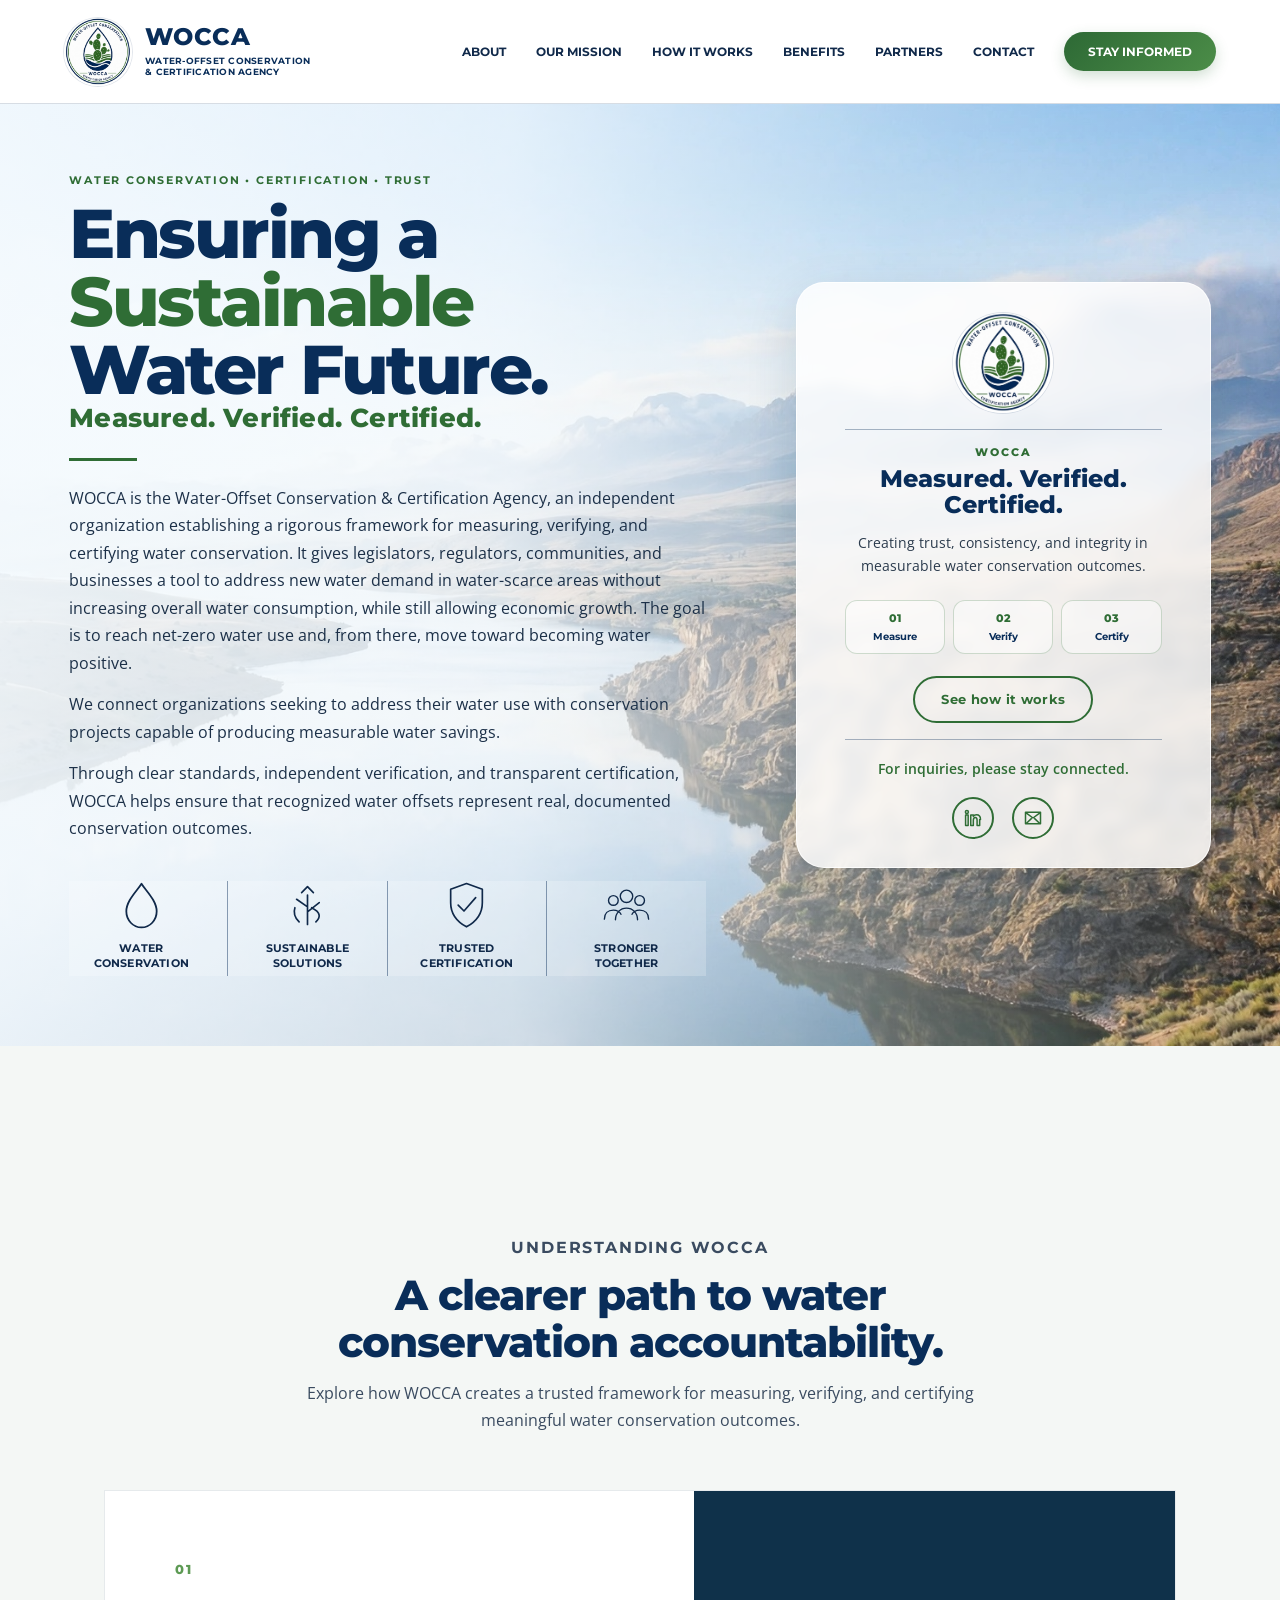
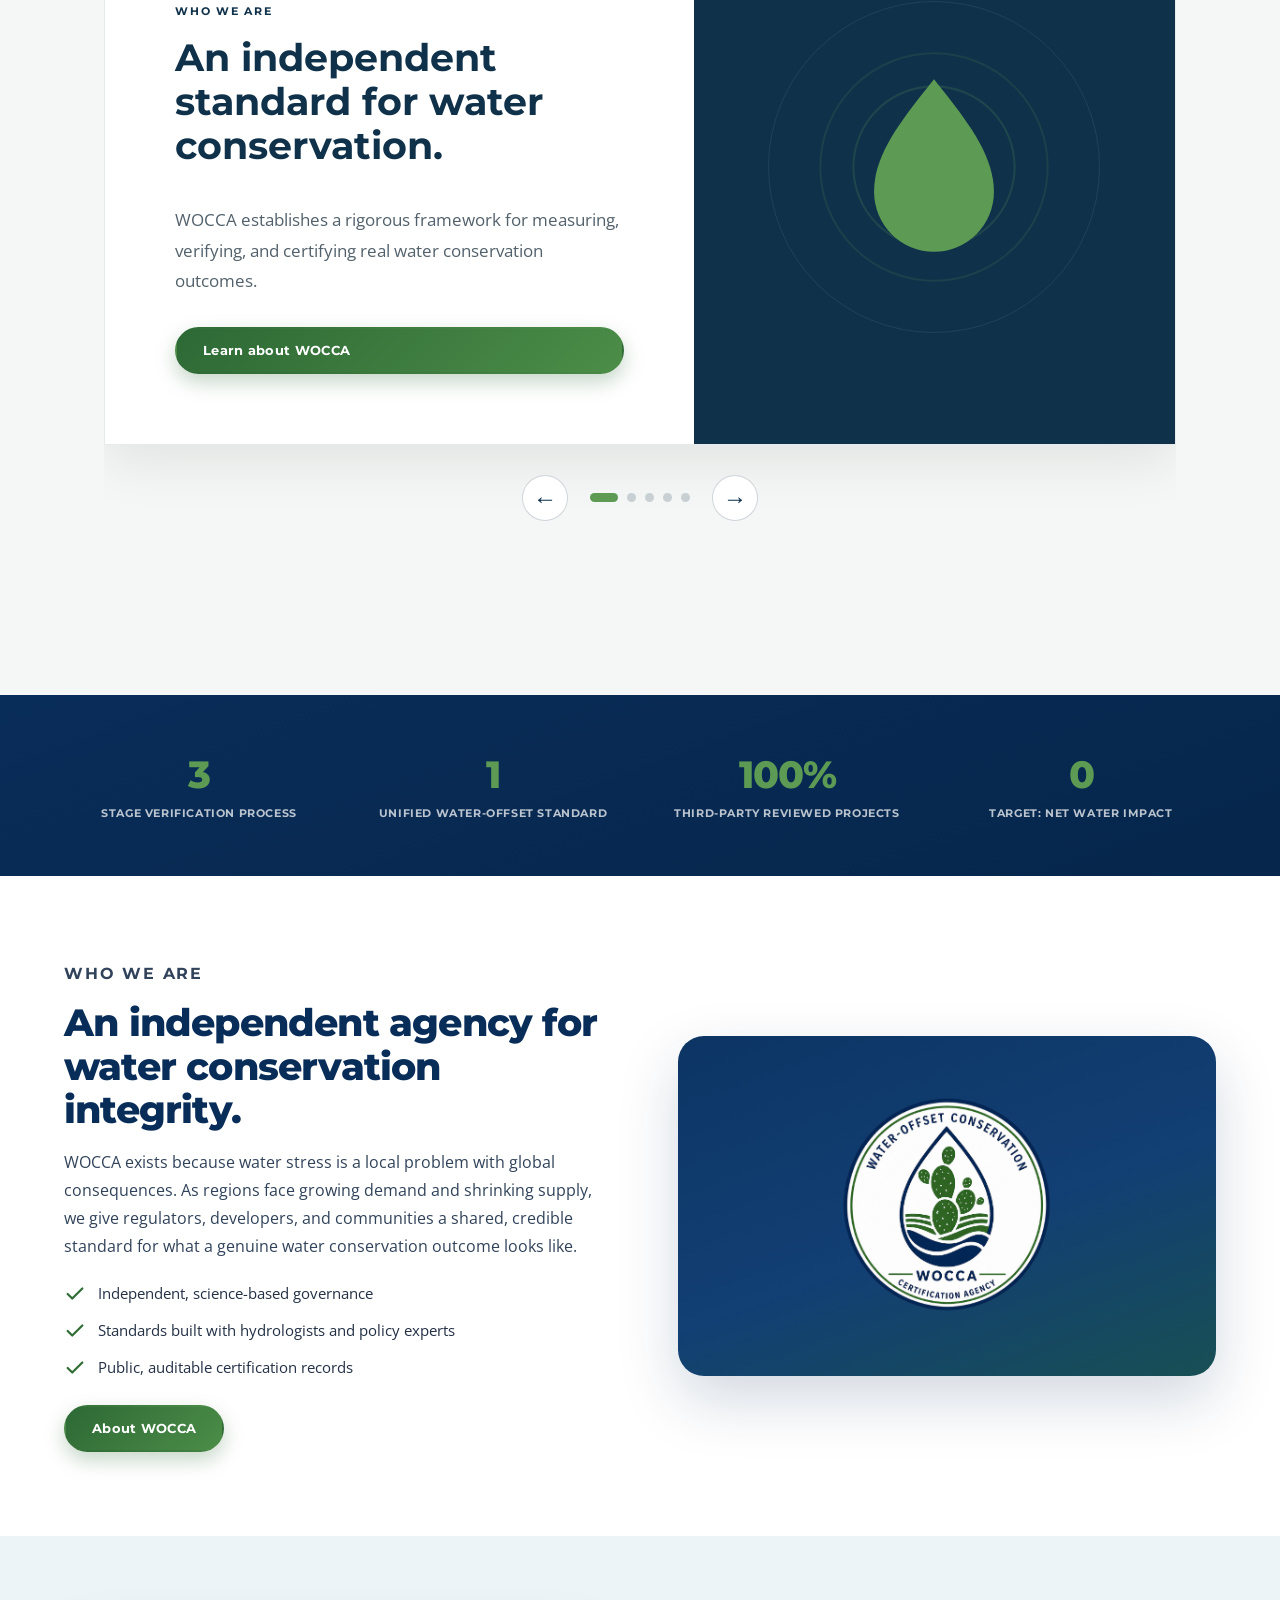
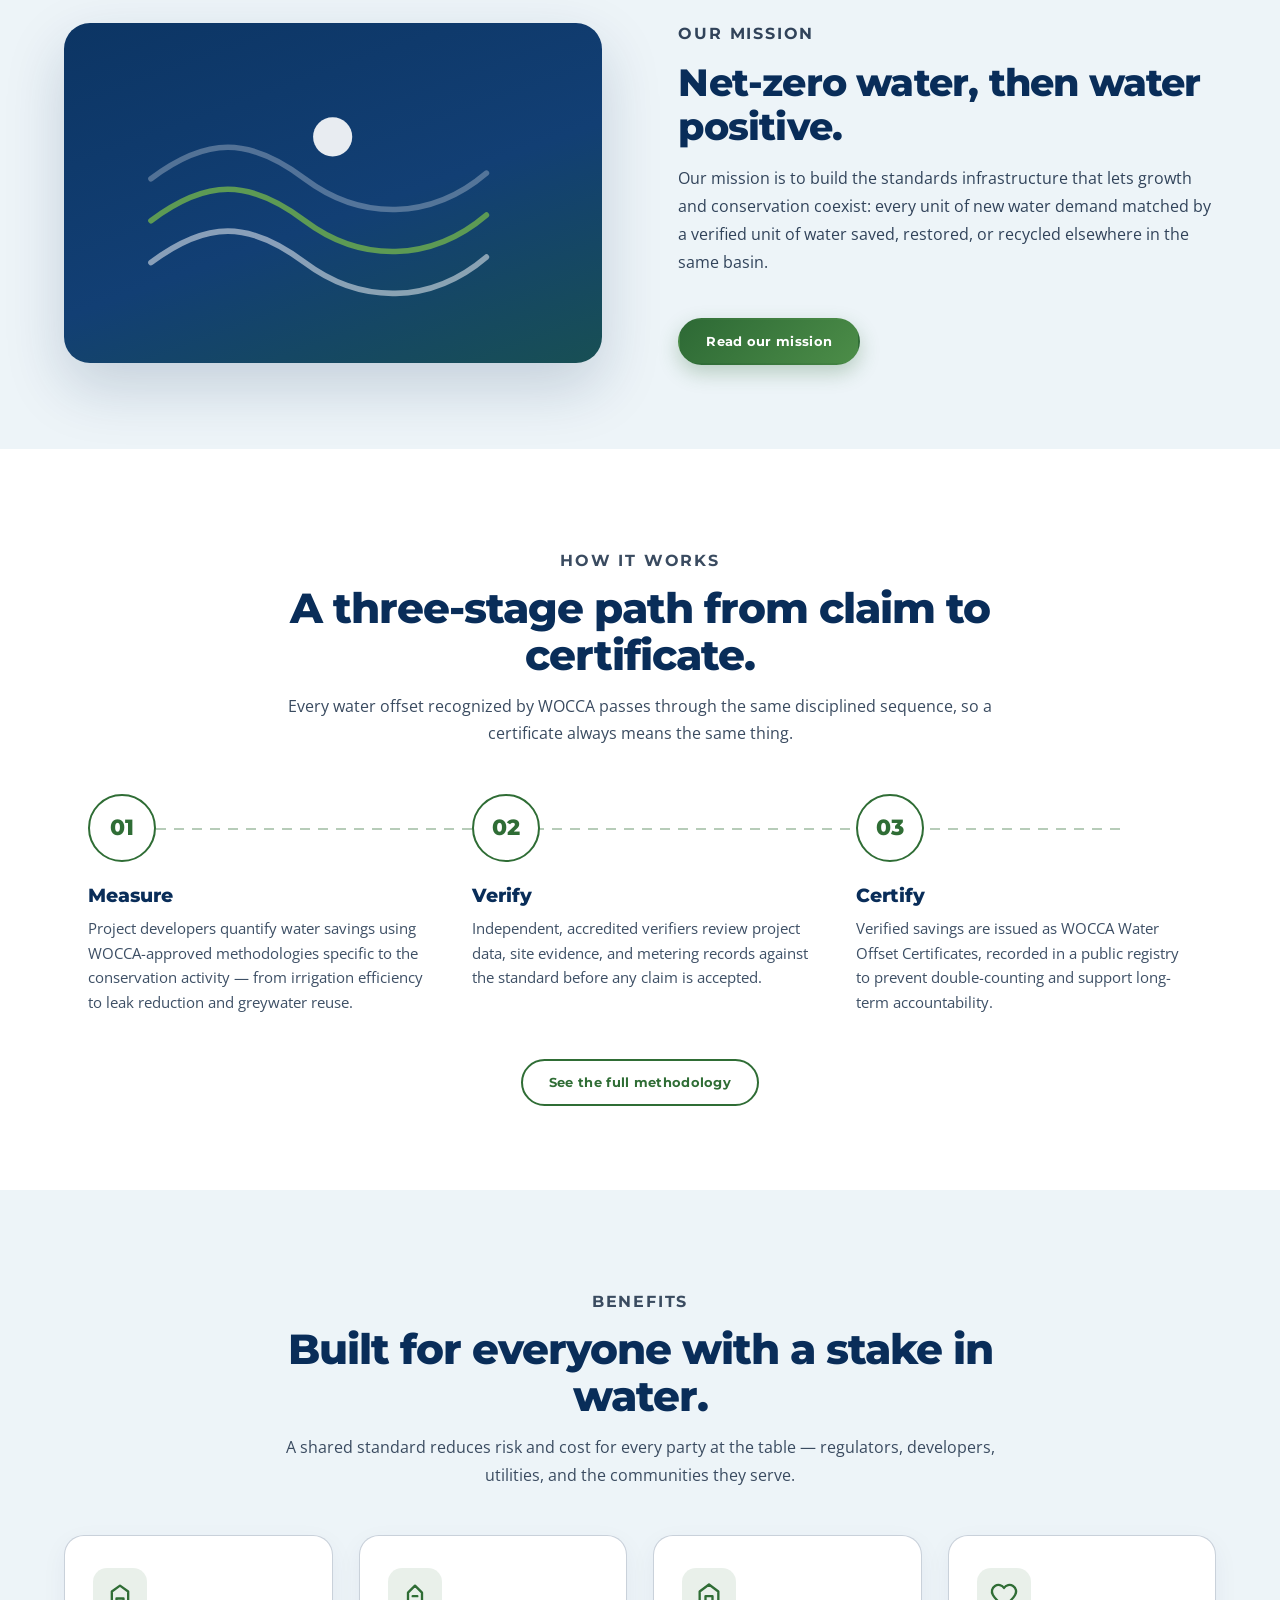
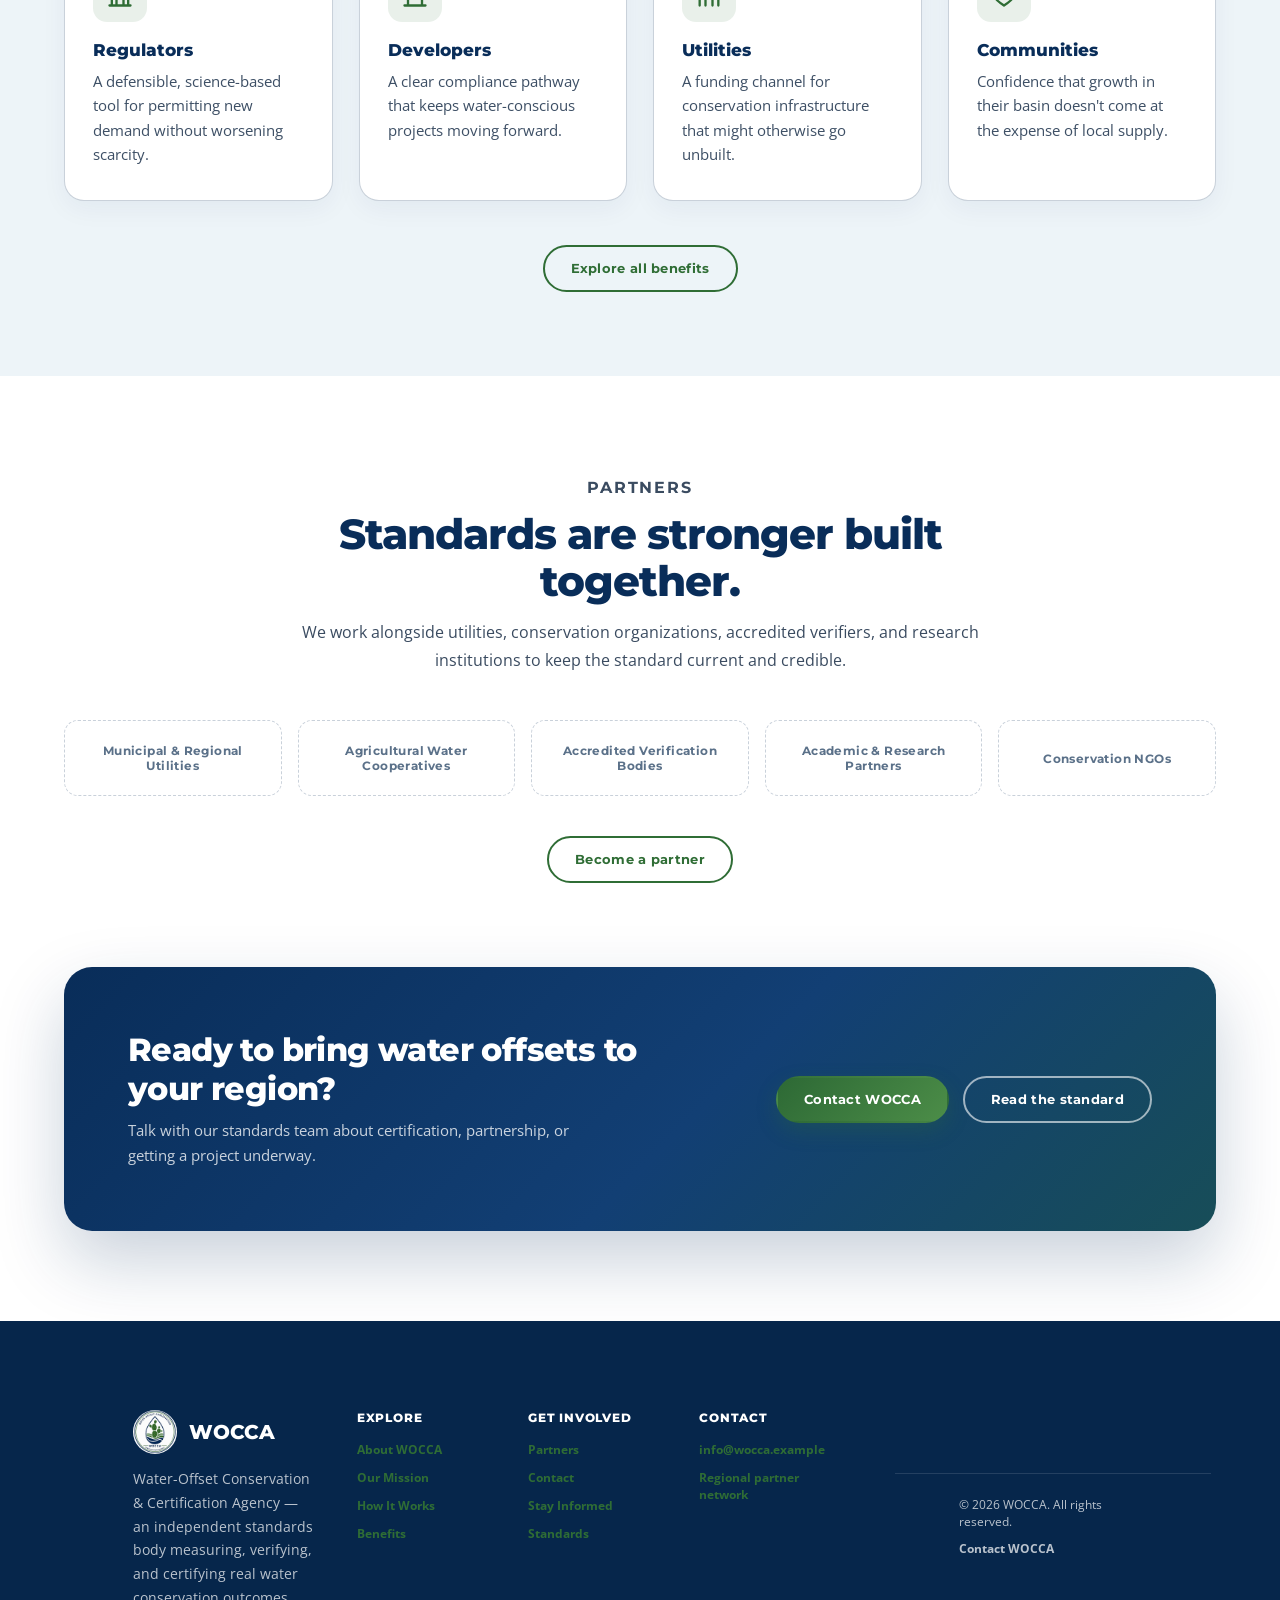
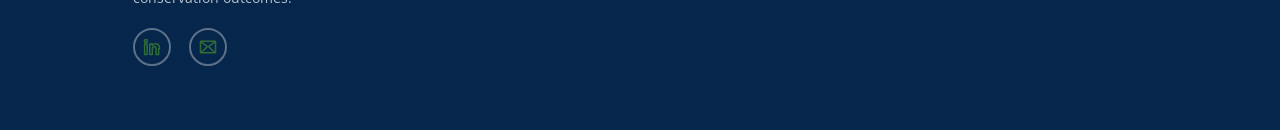
==== commit ef0b7ef2: "Add WOCCA business description carousel" ====
--- a/index.html
+++ b/index.html
@@ -124,6 +124,246 @@
       </div>
     </section>
 
+    <!-- UNDERSTANDING WOCCA CAROUSEL -->
+    <section class="wocca-carousel-section" aria-labelledby="wocca-carousel-title">
+      <div class="section wocca-carousel-wrap">
+
+        <div class="section-head center">
+          <p class="eyebrow">UNDERSTANDING WOCCA</p>
+          <h2 id="wocca-carousel-title">A clearer path to water conservation accountability.</h2>
+          <p>
+            Explore how WOCCA creates a trusted framework for measuring,
+            verifying, and certifying meaningful water conservation outcomes.
+          </p>
+        </div>
+
+        <div class="wocca-carousel">
+
+          <!-- SLIDE 1 -->
+          <article class="wocca-slide active">
+            <div class="wocca-slide-content">
+              <span class="slide-number">01</span>
+              <p class="slide-label">WHO WE ARE</p>
+
+              <h3>An independent standard for water conservation.</h3>
+
+              <p>
+                WOCCA establishes a rigorous framework for measuring,
+                verifying, and certifying real water conservation outcomes.
+              </p>
+
+              <a href="about.html" class="btn btn-primary">
+                Learn about WOCCA
+              </a>
+            </div>
+
+            <div class="wocca-slide-visual visual-water">
+              <svg viewBox="0 0 300 300" aria-hidden="true">
+                <circle cx="150" cy="150" r="110" fill="none" stroke="currentColor" stroke-opacity=".15" stroke-width="2"/>
+                <circle cx="150" cy="150" r="78" fill="none" stroke="currentColor" stroke-opacity=".2" stroke-width="2"/>
+                <path d="M150 65c-31 39-58 72-58 109a58 58 0 0 0 116 0c0-37-27-70-58-109Z"
+                      fill="currentColor"/>
+              </svg>
+            </div>
+          </article>
+
+          <!-- SLIDE 2 -->
+          <article class="wocca-slide">
+            <div class="wocca-slide-content">
+              <span class="slide-number">02</span>
+              <p class="slide-label">WATER OFFSETS</p>
+
+              <h3>Making water savings measurable.</h3>
+
+              <p>
+                WOCCA connects new water demand with verified conservation
+                projects capable of delivering measurable and documented
+                water savings.
+              </p>
+
+              <a href="mission.html" class="btn btn-primary">
+                Explore our mission
+              </a>
+            </div>
+
+            <div class="wocca-slide-visual visual-offset">
+              <svg viewBox="0 0 300 300" aria-hidden="true">
+                <path d="M55 175c42-48 82-48 124 0s76 48 66-15"
+                      fill="none"
+                      stroke="currentColor"
+                      stroke-width="10"
+                      stroke-linecap="round"/>
+
+                <path d="M60 120c42-48 82-48 124 0s76 48 66-15"
+                      fill="none"
+                      stroke="currentColor"
+                      stroke-opacity=".4"
+                      stroke-width="8"
+                      stroke-linecap="round"/>
+
+                <circle cx="150" cy="95" r="22" fill="currentColor"/>
+              </svg>
+            </div>
+          </article>
+
+          <!-- SLIDE 3 -->
+          <article class="wocca-slide">
+            <div class="wocca-slide-content">
+              <span class="slide-number">03</span>
+              <p class="slide-label">MEASURE & VERIFY</p>
+
+              <h3>From conservation claim to verified outcome.</h3>
+
+              <p>
+                Projects follow defined methodologies and undergo independent
+                review to ensure that recognized water savings are real,
+                measurable, and properly documented.
+              </p>
+
+              <a href="how-it-works.html" class="btn btn-primary">
+                See how it works
+              </a>
+            </div>
+
+            <div class="wocca-slide-visual visual-verify">
+              <svg viewBox="0 0 300 300" aria-hidden="true">
+                <circle cx="150" cy="150" r="96"
+                        fill="none"
+                        stroke="currentColor"
+                        stroke-opacity=".2"
+                        stroke-width="4"/>
+
+                <path d="M105 150l30 30 65-72"
+                      fill="none"
+                      stroke="currentColor"
+                      stroke-width="14"
+                      stroke-linecap="round"
+                      stroke-linejoin="round"/>
+              </svg>
+            </div>
+          </article>
+
+          <!-- SLIDE 4 -->
+          <article class="wocca-slide">
+            <div class="wocca-slide-content">
+              <span class="slide-number">04</span>
+              <p class="slide-label">CERTIFICATION</p>
+
+              <h3>Certification designed to build trust.</h3>
+
+              <p>
+                Through transparent standards and independent verification,
+                WOCCA helps ensure that recognized conservation outcomes
+                carry consistent meaning and credibility.
+              </p>
+
+              <a href="benefits.html" class="btn btn-primary">
+                Explore the benefits
+              </a>
+            </div>
+
+            <div class="wocca-slide-visual visual-certify">
+              <svg viewBox="0 0 300 300" aria-hidden="true">
+                <path d="M150 50 225 80v65c0 55-31 91-75 112-44-21-75-57-75-112V80l75-30Z"
+                      fill="none"
+                      stroke="currentColor"
+                      stroke-width="8"/>
+
+                <path d="M110 150l28 28 55-62"
+                      fill="none"
+                      stroke="currentColor"
+                      stroke-width="12"
+                      stroke-linecap="round"
+                      stroke-linejoin="round"/>
+              </svg>
+            </div>
+          </article>
+
+          <!-- SLIDE 5 -->
+          <article class="wocca-slide">
+            <div class="wocca-slide-content">
+              <span class="slide-number">05</span>
+              <p class="slide-label">WHO WE SERVE</p>
+
+              <h3>Built for everyone with a stake in water.</h3>
+
+              <p>
+                WOCCA provides a shared framework for regulators, businesses,
+                utilities, conservation organizations, and communities
+                working toward long-term water security.
+              </p>
+
+              <a href="partners.html" class="btn btn-primary">
+                Work with WOCCA
+              </a>
+            </div>
+
+            <div class="wocca-slide-visual visual-community">
+              <svg viewBox="0 0 300 300" aria-hidden="true">
+                <circle cx="150" cy="95" r="26" fill="currentColor"/>
+                <circle cx="90" cy="130" r="20" fill="currentColor" opacity=".65"/>
+                <circle cx="210" cy="130" r="20" fill="currentColor" opacity=".65"/>
+
+                <path d="M105 230c0-44 20-70 45-70s45 26 45 70"
+                      fill="none"
+                      stroke="currentColor"
+                      stroke-width="18"
+                      stroke-linecap="round"/>
+
+                <path d="M40 225c0-34 18-55 48-55 18 0 32 8 40 22"
+                      fill="none"
+                      stroke="currentColor"
+                      stroke-opacity=".65"
+                      stroke-width="14"
+                      stroke-linecap="round"/>
+
+                <path d="M260 225c0-34-18-55-48-55-18 0-32 8-40 22"
+                      fill="none"
+                      stroke="currentColor"
+                      stroke-opacity=".65"
+                      stroke-width="14"
+                      stroke-linecap="round"/>
+              </svg>
+            </div>
+
+          </article>
+
+          <!-- CONTROLS -->
+          <div class="carousel-controls">
+
+            <button
+              class="carousel-arrow carousel-prev"
+              type="button"
+              aria-label="Previous slide">
+
+              ←
+
+            </button>
+
+            <div class="carousel-dots" aria-label="Carousel navigation">
+              <button class="carousel-dot active" type="button" aria-label="Go to slide 1"></button>
+              <button class="carousel-dot" type="button" aria-label="Go to slide 2"></button>
+              <button class="carousel-dot" type="button" aria-label="Go to slide 3"></button>
+              <button class="carousel-dot" type="button" aria-label="Go to slide 4"></button>
+              <button class="carousel-dot" type="button" aria-label="Go to slide 5"></button>
+            </div>
+
+            <button
+              class="carousel-arrow carousel-next"
+              type="button"
+              aria-label="Next slide">
+
+              →
+
+            </button>
+
+          </div>
+
+        </div>
+
+      </div>
+    </section>
+
     <!-- STAT BAND -->
     <section class="section-navy">
       <div class="section" style="padding-top:56px;padding-bottom:56px;">
--- a/styles.css
+++ b/styles.css
@@ -545,3 +545,240 @@
 
 #formStatus { display:none; margin-top:16px; padding:14px 16px; border-radius:12px; background: rgba(47,109,53,.1); color: var(--green); font:600 13.5px "Open Sans",sans-serif; }
 #formStatus.visible { display:block; }
+
+/* =====================================================
+   WOCCA UNDERSTANDING CAROUSEL
+===================================================== */
+
+.wocca-carousel-section {
+  background: #f4f7f5;
+  padding: 90px 0;
+}
+
+.wocca-carousel-wrap {
+  max-width: 1200px;
+}
+
+.wocca-carousel {
+  position: relative;
+  margin-top: 55px;
+  overflow: hidden;
+}
+
+.wocca-slide {
+  display: none;
+  min-height: 460px;
+  grid-template-columns: 1.1fr 0.9fr;
+  align-items: stretch;
+  background: #ffffff;
+  border: 1px solid rgba(15, 49, 74, 0.1);
+  box-shadow: 0 18px 50px rgba(0, 0, 0, 0.08);
+}
+
+.wocca-slide.active {
+  display: grid;
+  animation: carouselFade 0.45s ease;
+}
+
+@keyframes carouselFade {
+  from {
+    opacity: 0;
+    transform: translateY(8px);
+  }
+
+  to {
+    opacity: 1;
+    transform: translateY(0);
+  }
+}
+
+/* CONTENT */
+
+.wocca-slide-content {
+  padding: 70px;
+  display: flex;
+  flex-direction: column;
+  justify-content: center;
+}
+
+.slide-number {
+  display: block;
+  font-family: "Montserrat", sans-serif;
+  font-size: 13px;
+  font-weight: 800;
+  letter-spacing: 0.18em;
+  color: #5d9a54;
+  margin-bottom: 16px;
+}
+
+.slide-label {
+  font-family: "Montserrat", sans-serif;
+  font-size: 11px;
+  font-weight: 700;
+  letter-spacing: 0.16em;
+  color: #0f314a;
+  margin-bottom: 18px;
+}
+
+.wocca-slide-content h3 {
+  font-family: "Montserrat", sans-serif;
+  font-size: clamp(28px, 3vw, 42px);
+  line-height: 1.15;
+  color: #0f314a;
+  margin: 0 0 20px;
+  max-width: 600px;
+}
+
+.wocca-slide-content > p:not(.slide-label) {
+  max-width: 580px;
+  font-size: 17px;
+  line-height: 1.8;
+  color: #52616b;
+  margin-bottom: 30px;
+}
+
+/* VISUAL */
+
+.wocca-slide-visual {
+  min-height: 460px;
+  background: #0f314a;
+  color: #5d9a54;
+  display: flex;
+  align-items: center;
+  justify-content: center;
+  overflow: hidden;
+  position: relative;
+}
+
+.wocca-slide-visual::before {
+  content: "";
+  position: absolute;
+  width: 330px;
+  height: 330px;
+  border: 1px solid rgba(255, 255, 255, 0.08);
+  border-radius: 50%;
+}
+
+.wocca-slide-visual svg {
+  width: min(65%, 310px);
+  height: auto;
+  position: relative;
+  z-index: 1;
+}
+
+/* INDIVIDUAL VISUAL TONES */
+
+.visual-water {
+  color: #5d9a54;
+}
+
+.visual-offset {
+  color: #7fb3d5;
+}
+
+.visual-verify {
+  color: #5d9a54;
+}
+
+.visual-certify {
+  color: #9cc68d;
+}
+
+.visual-community {
+  color: #7fb3d5;
+}
+
+/* CONTROLS */
+
+.carousel-controls {
+  display: flex;
+  align-items: center;
+  justify-content: center;
+  gap: 22px;
+  margin-top: 30px;
+}
+
+.carousel-arrow {
+  width: 46px;
+  height: 46px;
+  border-radius: 50%;
+  border: 1px solid rgba(15, 49, 74, 0.2);
+  background: #ffffff;
+  color: #0f314a;
+  font-size: 24px;
+  cursor: pointer;
+  transition: 0.25s ease;
+}
+
+.carousel-arrow:hover {
+  background: #0f314a;
+  color: #ffffff;
+  transform: translateY(-2px);
+}
+
+.carousel-dots {
+  display: flex;
+  gap: 9px;
+}
+
+.carousel-dot {
+  width: 9px;
+  height: 9px;
+  border-radius: 50%;
+  border: none;
+  padding: 0;
+  background: #c8d0d3;
+  cursor: pointer;
+  transition: 0.25s ease;
+}
+
+.carousel-dot.active {
+  width: 28px;
+  border-radius: 20px;
+  background: #5d9a54;
+}
+
+/* MOBILE */
+
+@media (max-width: 800px) {
+
+  .wocca-carousel-section {
+    padding: 65px 0;
+  }
+
+  .wocca-slide,
+  .wocca-slide.active {
+    grid-template-columns: 1fr;
+  }
+
+  .wocca-slide-content {
+    padding: 45px 30px;
+  }
+
+  .wocca-slide-visual {
+    min-height: 280px;
+  }
+
+  .wocca-slide-visual svg {
+    width: 220px;
+  }
+}
+
+@media (max-width: 480px) {
+
+  .wocca-slide-content {
+    padding: 38px 24px;
+  }
+
+  .wocca-slide-content h3 {
+    font-size: 28px;
+  }
+
+  .wocca-slide-content > p:not(.slide-label) {
+    font-size: 15px;
+  }
+
+  .carousel-controls {
+    gap: 15px;
+  }
+}
